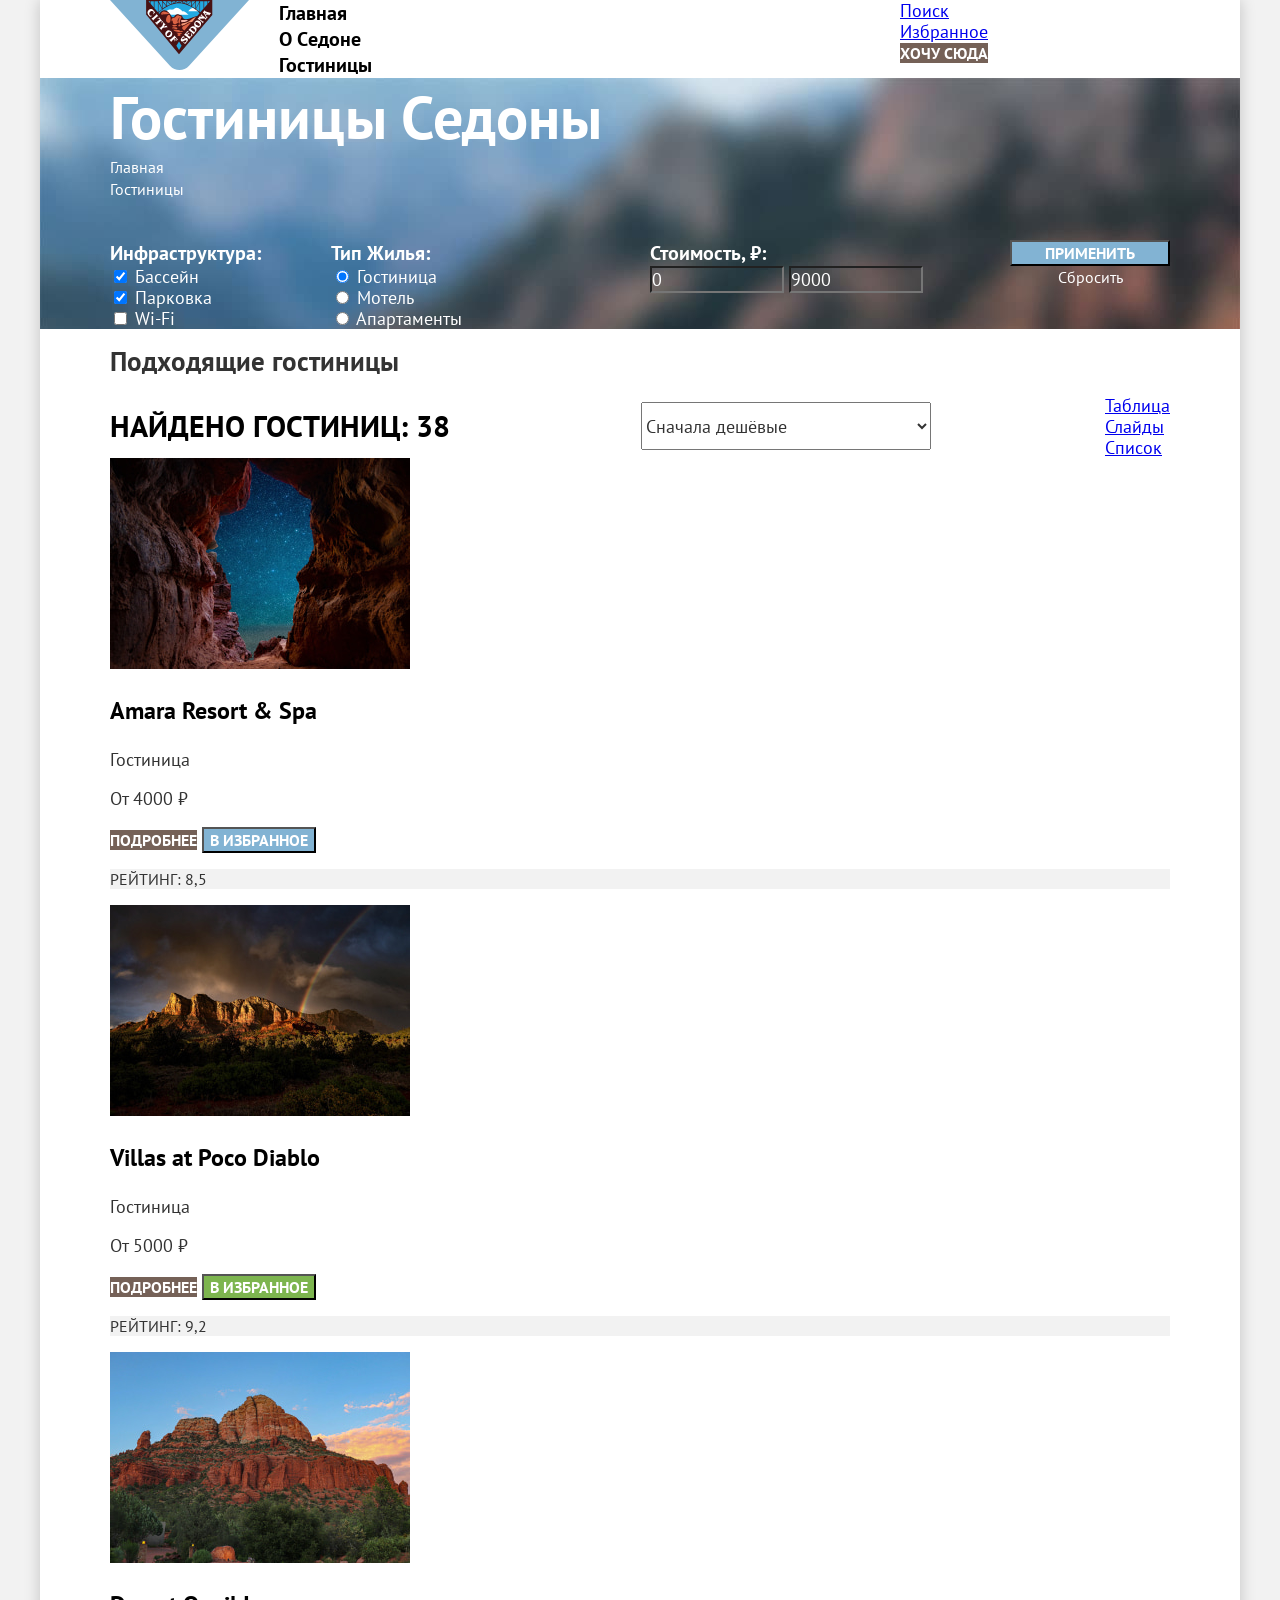
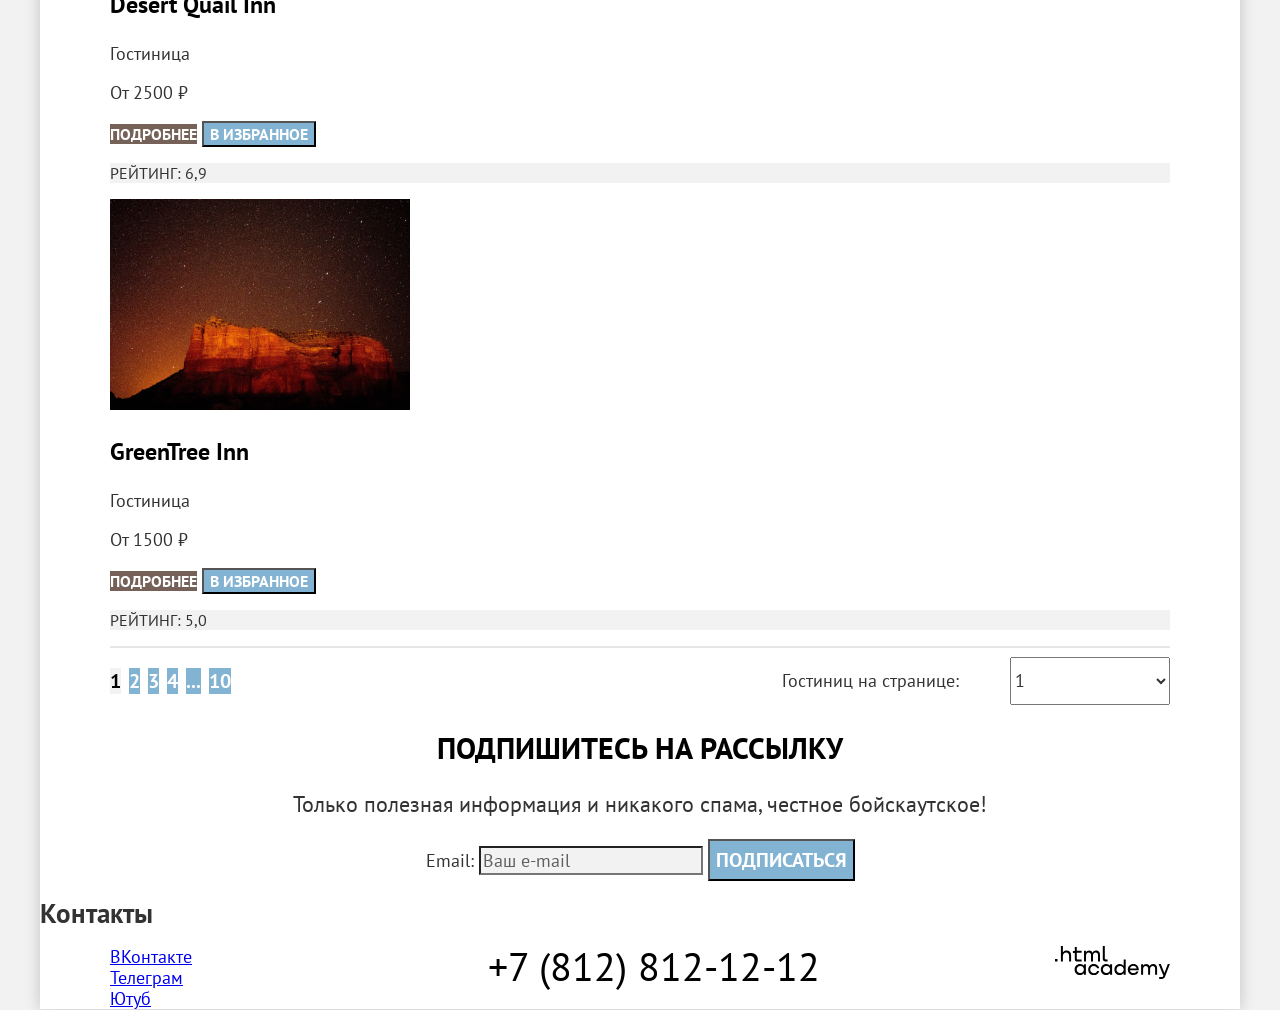
==== catalog.html @ a073f284 "Sedona" ====
<!DOCTYPE html>
<html lang="ru">

<head>
  <meta charset="utf-8">
  <title>HTML Academy: Седона</title>
  <link rel="stylesheet" href="styles/styles.css">
  <link rel="icon" href="favicon.ico">
</head>

<body>
  <div class="page-wrapper">
    <header class="page-header">
      <nav class="navigation">
        <a class="logo" href="index.html">
          <img class="logo-image" src="images/icons/logo.svg" width="139" height="70" alt="Логотип Седоны.">
        </a>
        <ul class="navigation-list">
          <li class="navigation-list-item">
            <a class="navigation-list-link" href="index.html">Главная</a>
          </li>
          <li class="navigation-list-item">
            <a class="navigation-list-link" href="#">О Cедоне</a>
          </li>
          <li class="navigation-list-item">
            <a class="navigation-list-link navigation-list-link-current">Гостиницы</a>
          </li>
        </ul>
        <ul class="navigation-user">
          <li class="navigation-user-item">
            <a class="navigation-user-link" href="#">
              <span class="visually-hidden">Поиск</span>
            </a>
          </li>
          <li class="navigation-user-item">
            <a class="navigation-user-link" href="#">
              <span class="visually-hidden">Избранное</span>
            </a>
          </li>
          <li class="navigation-user-item">
            <a class="btn" href="#">Хочу сюда</a>
          </li>
        </ul>
      </nav>
    </header>
    <main class="page-main main-container">
      <div class="page-intro">
        <div class="page-intro-container">
          <h1 class="page-title">Гостиницы Седоны</h1>
          <ul class="breadcrumbs">
            <li class="breadcrumbs-item">
              <a class="breadcrumbs-link" href="index.html">
                <span class="visually-hidden">Главная</span>
              </a>
            </li>
            <li class="breadcrumbs-item">
              <a class="breadcrumbs-link">Гостиницы</a>
            </li>
          </ul>

          <section class="filter">
            <h2 class="visually-hidden" hidden>Фильтр каталога</h2>
            <form class="catalog-filter" action="https://echo.htmlacademy.ru/" method="get">
              <div class="catalog-filter-set">
                <fieldset class="catalog-filter-group catalog-filter-group-first">
                  <legend class="catalog-filter-title">Инфраструктура:</legend>
                  <ul class="catalog-filter-list">
                    <li class="catalog-filter-item">
                      <label class="control">
                        <input class="control-input" type="checkbox" name="swimming-pool" checked>
                        Бассейн
                      </label>
                    </li>
                    <li class="catalog-filter-item">
                      <label class="control">
                        <input class="control-input" type="checkbox" name="parking" checked>
                        Парковка
                      </label>
                    </li>
                    <li class="catalog-filter-item">
                      <label class="control">
                        <input class="control-input" type="checkbox" name="wi-fi">
                        Wi-Fi
                      </label>
                    </li>
                  </ul>
                </fieldset>
                <fieldset class="catalog-filter-group">
                  <legend class="catalog-filter-title">Тип Жилья:</legend>
                  <ul class="catalog-filter-list">
                    <li class="catalog-filter-item">
                      <label class="control">
                        <input class="control-input" type="radio" name="housing" value="hotel" checked>
                        Гостиница
                      </label>
                    </li>
                    <li class="catalog-filter-item">
                      <label class="control">
                        <input class="control-input" type="radio" name="housing" value="motel">
                        Мотель
                      </label>
                    </li>
                    <li class="catalog-filter-item">
                      <label class="control">
                        <input class="control-input" type="radio" name="housing" value="apartments">
                        Апартаменты
                      </label>
                    </li>
                  </ul>
                </fieldset>
              </div>

              <div class="catalog-filter-set">
                <fieldset class="catalog-filter-group catalog-filter-group-first catalog-filter-range">
                  <legend class="catalog-filter-title">Стоимость, ₽:</legend>
                  <label class="visually-hidden" for="price-from" hidden>От:</label>
                  <input class="catalog-filter-price-number" type="number" id="price-from" name="price-from" value="0"
                    placeholder="от">
                  <label class="visually-hidden" for="price-to" hidden>До:</label>
                  <input class="catalog-filter-price-number" type="number" id="price-to" name="price-to" value="9000"
                    placeholder="до">
                </fieldset>
                <div class="catalog-filter-buttons">
                  <button class="btn btn-second" type="submit">Применить</button>
                  <button class="btn reset-btn" type="reset">Сбросить</button>
                </div>
              </div>
            </form>
          </section>
        </div>
      </div>

      <section class="filter-result">
        <h2 class="visually-hidden">Подходящие гостиницы</h2>
        <div class="catalog-sorting">
          <p class="catalog-sorting-text">Найдено гостиниц: 38</p>
          <label class="visually-hidden" for="select-control-price" hidden>Сортировка</label>
          <select class="select-control" id="select-control-price">
            <option value="cheap">Сначала дешёвые</option>
            <option value="expensive">Сначала дорогие</option>
            <option value="popular">Сначала популярные</option>
          </select>
          <ul class="sorting-display">
            <li class="sorting-display-item">
              <a class="btn-border-dark" href="#">
                <span class="visually-hidden">Таблица</span>
              </a>
            </li>
            <li class="sorting-display-item">
              <a class="btn-border-light" href="#">
                <span class="visually-hidden">Слайды</span>
              </a>
            </li>
            <li class="sorting-display-item">
              <a class="btn-border-light" href="#">
                <span class="visually-hidden">Список</span>
              </a>
            </li>
          </ul>
        </div>

        <div class="catalog-card">
          <ul class="catalog-card-list">
            <li class="catalog-card-item">
              <img class="catalog-card-image" src="images/photo/amara.jpg" width="300" height="211"
                alt="Амара Резорт & Спа">
              <h3 class="catalog-card-title">Amara Resort & Spa</h3>
              <p class="catalog-card-type">Гостиница</p>
              <p class="catalog-card-price">От 4000 ₽</p>
              <a class="btn" href="#">Подробнее</a>
              <button class="btn btn-second" type="button">В избранное</button>
              <p class="catalog-card-rating">Рейтинг: 8,5</p>
            </li>
            <li class="catalog-card-item">
              <img class="catalog-card-image" src="images/photo/villas.jpg" width="300" height="211"
                alt="Виллы в Поко Диабло">
              <h3 class="catalog-card-title">Villas at Poco Diablo</h3>
              <p class="catalog-card-type">Гостиница</p>
              <p class="catalog-card-price">От 5000 ₽</p>
              <a class="btn" href="#">Подробнее</a>
              <button class="btn btn-selected" type="button">В избранное</button>
              <p class="catalog-card-rating">Рейтинг: 9,2</p>
            </li>
            <li class="catalog-card-item">
              <img class="catalog-card-image" src="images/photo/desert.jpg" width="300" height="211"
                alt="Дезерт Куэйл Инн">
              <h3 class="catalog-card-title">Desert Quail Inn</h3>
              <p class="catalog-card-type">Гостиница</p>
              <p class="catalog-card-price">От 2500 ₽</p>
              <a class="btn" href="#">Подробнее</a>
              <button class="btn btn-second" type="button">В избранное</button>
              <p class="catalog-card-rating">Рейтинг: 6,9</p>
            </li>
            <li class="catalog-card-item">
              <img class="catalog-card-image" src="images/photo/greentree.jpg" width="300" height="211"
                alt="Гринтри Инн">
              <h3 class="catalog-card-title">GreenTree Inn</h3>
              <p class="catalog-card-type">Гостиница</p>
              <p class="catalog-card-price">От 1500 ₽</p>
              <a class="btn" href="#">Подробнее</a>
              <button class="btn btn-second" type="button">В избранное</button>
              <p class="catalog-card-rating">Рейтинг: 5,0</p>
            </li>
          </ul>
        </div>
        <hr class="catalog-divider">

        <div class="catalog-pages">
          <ul class="pagination">
            <li class="pagination-item">
              <a class="btn btn-large btn-disabled">1</a>
            </li>
            <li class="pagination-item">
              <a class="btn btn-large btn-second" href="#">2</a>
            </li>
            <li class="pagination-item">
              <a class="btn btn-large btn-second" href="#">3</a>
            </li>
            <li class="pagination-item">
              <a class="btn btn-large btn-second" href="#">4</a>
            </li>
            <li class="pagination-item">
              <a class="btn btn-large btn-second" href="#">...</a>
            </li>
            <li class="pagination-item">
              <a class="btn btn-large btn-second" href="#">10</a>
            </li>
          </ul>
          <label class="catalog-pages-number" for="select-control-pages">Гостиниц на странице:</label>
          <select class="select-control" id="select-control-pages">
            <option value="one">1</option>
            <option value="two">2</option>
            <option value="three">3</option>
            <option value="four">4</option>
            <option value="five">5</option>
            <option value="six">6</option>
          </select>
        </div>
      </section>
    </main>
    <footer class="page-footer">
      <section class="section">
        <h2 class="section-title">Подпишитесь на рассылку</h2>
        <p class="section-description">Только полезная информация и никакого спама, честное бойскаутское!</p>
        <form class="mailing" action="https://echo.htmlacademy.ru/" method="post">
          <label class="visually-hidden" for="mailing-email">Email:</label>
          <input class="mailing-field" type="email" id="mailing-email" name="mailing-email" placeholder="Ваш e-mail"
            required>
          <button class="btn btn-large btn-second mailing-btn" type="submit">Подписаться</button>
        </form>
      </section>
      <section class="contacts">
        <h2 class="visually-hidden">Контакты</h2>
        <div class="contacts-container">
          <ul class="socials">
            <li class="socials-item">
              <a class="socials-link" href="https://vk.com/htmlacademy">
                <span class="visually-hidden">ВКонтакте</span>
              </a>
            </li>
            <li class="socials-item">
              <a class="socials-link" href="https://t.me/htmlacademy">
                <span class="visually-hidden">Телеграм</span>
              </a>
            </li>
            <li class="socials-item">
              <a class="socials-link" href="https://www.youtube.com/user/htmlacademyru">
                <span class="visually-hidden">Ютуб</span>
              </a>
            </li>
          </ul>
          <a class="phone-number" href="tel:+78128121212">+7 (812) 812-12-12</a>
          <a class="htmlacademy" href="https://htmlacademy.ru">
            <img class="htmlacademy-logo" src="images/icons/html-academy.svg" width="115" height="33"
              alt="Логотип HTML Academy.">
          </a>
        </div>
      </section>
    </footer>
  </div>
</body>

</html>
---- styles/styles.css ----
@font-face {
  font-display: swap;
  font-family: "PT Sans";
  font-style: normal;
  font-weight: 400;
  src: url("../fonts/ptsans-400.woff2") format("woff2");
}

@font-face {
  font-display: swap;
  font-family: "PT Sans";
  font-style: normal;
  font-weight: 700;
  src: url("../fonts/ptsans-700.woff2") format("woff2");
}

html {
  height: 100%;
}

body {
  height: 100%;
  margin: 0;
  color: #333;
  font-family: "PT Sans", sans-serif;
  font-size: 18px;
  line-height: 21px;
  background-color: #F2F2F2;
}

img {
  max-width: 100%;
  object-fit: contain;
}

button,
input,
select {
  font-family: inherit;
  font-size: 100%;
}

/* * */

.page-wrapper {
  min-height: 100%;
  width: 1200px;
  background: #fff;
  box-shadow: 0px 0px 15px rgba(0, 0, 0, 0.2);
  margin: 0 auto;
  display: flex;
  flex-direction: column;
}

/* * Navigation (Header) */

.navigation {
  display: flex;
  width: 1060px;
  margin: 0 auto;
}

.logo {
  margin-right: 30px;
}

.navigation-list,
.navigation-user {
  list-style: none;
  margin: 0;
  padding: 0;
}

.navigation-list {
  width: 400px;
}

.navigation-user {
  width: 270px;
  margin-left: auto;
}

.navigation-list-link {
  color: #000;
  font-size: 20px;
  font-weight: 700;
  line-height: 26px;
  text-decoration: none;
}

/* * Buttons */

.btn {
  background-color: #756157;
  color: #fff;
  font-size: 16px;
  font-weight: 700;
  line-height: 20px;
  text-decoration: none;
  text-transform: uppercase;
}

.btn-large {
  font-size: 20px;
  line-height: 36px;
}

.btn-second {
  background-color: #82B3D3;
}

.btn-selected {
  background-color: #7DB54F;
}

.btn-disabled {
  background-color: #F2F2F2;
  color: #000;
}

/* * Main */

.main-container {
  flex-grow: 1;
}

/* * Welcome */

.welcome {
  background: url("../images/welcome/welcome-devider.svg") 0 100%/100% auto no-repeat,
  url("../images/background/welcome-background.jpg") 0 0/cover no-repeat, #82B3D3;
  text-align: center;
}

/* * Section */

.section {
  text-align: center;
}

.section-title {
  color: #000;
  font-size: 30px;
  font-weight: 700;
  line-height: 36px;
  text-transform: uppercase;
}

.section-description {
  font-size: 22px;
  line-height: 26px;
}

.section-decoration {
  background: #82B3D3 url("../images/background/mailing-background.jpg") 0 0/cover no-repeat;
  color: #fff;
}

.section-decoration .section-title {
  color: #fff;
}

/* * Advantages */

.advantages-list {
  display: flex;
  flex-wrap: wrap;
  margin: 0;
  padding: 0;
  list-style: none;
}

.advantages-inner {
  display: flex;
}

.advantages-content {
  width: 400px;
  height: 384px;
  display: flex;
}

.advantages-texts {
  width: 230px;
  margin: auto;
  text-align: center;
}

.advantages-content-title {
  color: #000;
  font-size: 24px;
  font-weight: 700;
  line-height: 28px;
  text-transform: uppercase;
  margin: 0;
}

.advantages-content-number {
  color: #000;
}

/* * Mailing */

.mailing-field {
  background-color: #F2F2F2;
}

.mailing-field::placeholder {
  color: #000;
  opacity: 0.6;
}

/* * Contacts */

.contacts-container {
  display: flex;
  width: 1060px;
  margin: 0 auto;
  justify-content: space-between;
}

.socials {
  list-style: none;
  margin: 0;
  padding: 0;
  width: 142px;
}

.phone-number {
  color: #000;
  font-size: 40px;
  line-height: 40px;
  text-decoration: none;
}

/* * Page intro (filter) */

.page-intro {
  background: #82B3D3 url("../images/background/page-intro-background.jpg") 0 0/cover no-repeat;
  color: #fff;
}

.page-intro-container {
  width: 1060px;
  margin: 0 auto;
}

.page-title {
  font-size: 60px;
  font-weight: 700;
  line-height: 78px;
  margin: 0;
  padding: 0;
}

.breadcrumbs {
  list-style: none;
  margin: 0 0 40px 0;
  padding: 0;
}

.breadcrumbs-link {
  color: #fff;
  font-size: 16px;
  text-decoration: none;
}

.catalog-filter {
  display: flex;
  justify-content: space-between;
}

.catalog-filter-set {
  display: flex;
}

.catalog-filter-group {
  border: none;
  margin: 0;
  padding: 0;
}

.catalog-filter-group-first {
  margin-right: 70px;
}

.catalog-filter-range{
  width: 290px;
}

.catalog-filter-list {
  list-style: none;
  margin: 0;
  padding: 0;
}

.catalog-filter-title {
  font-size: 20px;
  font-weight: 700;
  line-height: 26px;
  padding: 0;
}

.catalog-filter-price-number {
  background-color: transparent;
  color: inherit;
  width: 130px;
  margin: 0;
  padding: 0;
}

.catalog-filter-price-number::placeholder {
  color: #fff;
  opacity: 0.3;
  text-align: right;
}

.reset-btn {
  background-color: transparent;
  border: none;
  font-weight: 400;
  text-transform: capitalize;
}

.catalog-filter-buttons {
  width: 160px;
  display: flex;
  flex-direction: column;
}

/* * Filter result */

.filter-result {
  width: 1060px;
  margin: 0 auto;
}

.catalog-sorting {
  display: flex;
  align-items: center;
}

.catalog-sorting-text {
  color: #000;
  font-size: 30px;
  font-weight: 700;
  line-height: 36px;
  text-transform: uppercase;
  margin: 0 191px 0 0;
}

.catalog-sorting .select-control {
  width: 290px;
}


.sorting-display {
  list-style: none;
  margin: 0;
  margin-left: auto;
  padding: 0;
}

/* * Cards */

.catalog-card-list {
  list-style: none;
  margin: 0;
  padding: 0;
}

.catalog-card-title {
  color: #000;
  font-size: 24px;
  font-weight: 700;
  line-height: 28px;
}

.catalog-card-rating {
  background-color: #F2F2F2;
  font-size: 16px;
  line-height: 20px;
  text-transform: uppercase;
}

.catalog-divider {
  border: 1px solid #E6E6E6;
}

/* * Pagination */

.catalog-pages {
  display: flex;
  align-items: center;
}

.pagination {
  list-style: none;
  margin: 0;
  padding: 0;
  display: flex;
}
.pagination-item:not(:last-child) {
  margin-right: 8px;
}

/* * Select control */

.catalog-pages-number {
  margin: 0 51px 0 auto;
}

.catalog-pages .select-control {
  width: 160px;
}

.select-control {
  color: inherit;
  height: 48px;
}

/* * Utility colors */

.background-blue {
  background-color: #82B3D3;
}

.background-blue-012 {
  background: rgba(131, 179, 211, 0.12);
}

.background-blue-02 {
  background: rgba(131, 179, 211, 0.2);
}

.text-white {
  color: #fff;
}
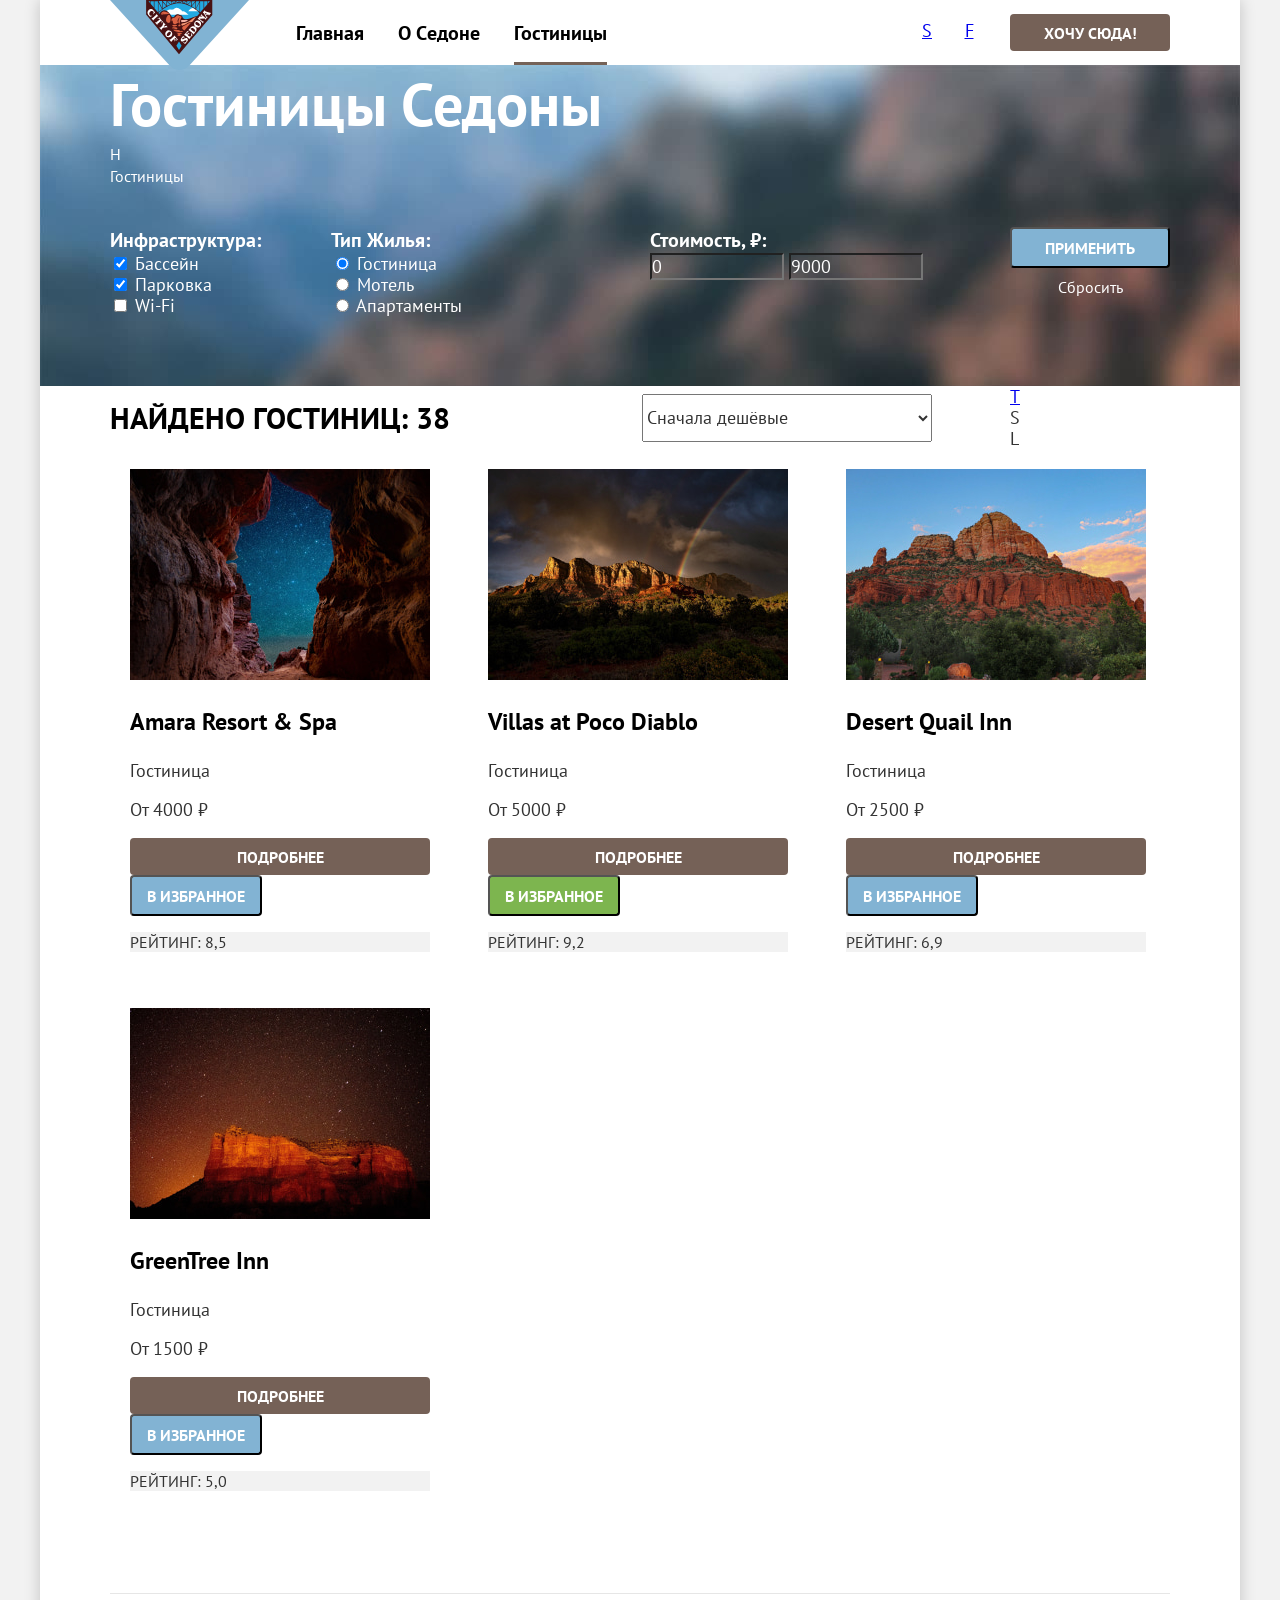
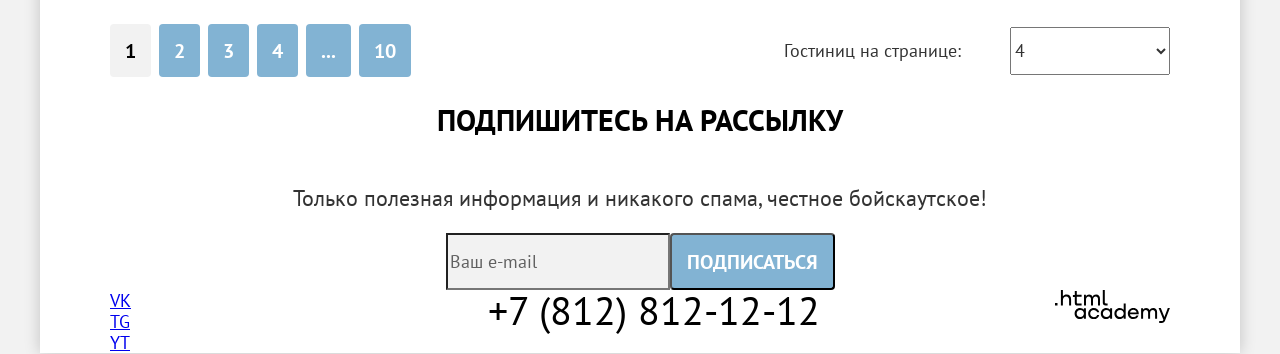
==== commit c188a76c: "new" ====
--- a/catalog.html
+++ b/catalog.html
@@ -1,165 +1,164 @@
 <!DOCTYPE html>
 <html lang="ru">
 
-<head>
-  <meta charset="utf-8">
-  <title>HTML Academy: Седона</title>
-  <link rel="stylesheet" href="styles/styles.css">
-  <link rel="icon" href="favicon.ico">
-</head>
-
-<body>
-  <div class="page-wrapper">
-    <header class="page-header">
-      <nav class="navigation">
-        <a class="logo" href="index.html">
-          <img class="logo-image" src="images/icons/logo.svg" width="139" height="70" alt="Логотип Седоны.">
-        </a>
-        <ul class="navigation-list">
-          <li class="navigation-list-item">
-            <a class="navigation-list-link" href="index.html">Главная</a>
-          </li>
-          <li class="navigation-list-item">
-            <a class="navigation-list-link" href="#">О Cедоне</a>
-          </li>
-          <li class="navigation-list-item">
-            <a class="navigation-list-link navigation-list-link-current">Гостиницы</a>
-          </li>
-        </ul>
-        <ul class="navigation-user">
-          <li class="navigation-user-item">
-            <a class="navigation-user-link" href="#">
-              <span class="visually-hidden">Поиск</span>
-            </a>
-          </li>
-          <li class="navigation-user-item">
-            <a class="navigation-user-link" href="#">
-              <span class="visually-hidden">Избранное</span>
-            </a>
-          </li>
-          <li class="navigation-user-item">
-            <a class="btn" href="#">Хочу сюда</a>
-          </li>
-        </ul>
-      </nav>
-    </header>
-    <main class="page-main main-container">
-      <div class="page-intro">
-        <div class="page-intro-container">
-          <h1 class="page-title">Гостиницы Седоны</h1>
-          <ul class="breadcrumbs">
-            <li class="breadcrumbs-item">
-              <a class="breadcrumbs-link" href="index.html">
-                <span class="visually-hidden">Главная</span>
+  <head>
+    <meta charset="utf-8">
+    <title>HTML Academy: Седона</title>
+    <link rel="stylesheet" href="styles/styles.css">
+    <link rel="icon" href="favicon.ico">
+  </head>
+
+  <body>
+    <div class="page-wrapper">
+      <header class="page-header">
+        <nav class="navigation inner-container">
+          <a class="logo" href="index.html">
+            <img class="logo-image" src="images/icons/logo.svg" width="139" height="70" alt="Логотип Седоны.">
+          </a>
+          <ul class="navigation-list">
+            <li class="navigation-list-item">
+              <a class="navigation-list-link" href="index.html">Главная</a>
+            </li>
+            <li class="navigation-list-item">
+              <a class="navigation-list-link" href="#">О Cедоне</a>
+            </li>
+            <li class="navigation-list-item">
+              <a class="navigation-list-link navigation-list-link-current">Гостиницы</a>
+            </li>
+          </ul>
+          <ul class="navigation-user">
+            <li class="navigation-user-item">
+              <a class="navigation-user-link" href="#">S
+                <span class="visually-hidden">Поиск</span>
               </a>
             </li>
-            <li class="breadcrumbs-item">
-              <a class="breadcrumbs-link">Гостиницы</a>
+            <li class="navigation-user-item">
+              <a class="navigation-user-link" href="#">F
+                <span class="visually-hidden">Избранное</span>
+              </a>
+            </li>
+            <li class="navigation-user-item navigation-user-item-btn">
+              <a class="btn btn-user" href="#">Хочу сюда!</a>
             </li>
           </ul>
-
-          <section class="filter">
-            <h2 class="visually-hidden" hidden>Фильтр каталога</h2>
-            <form class="catalog-filter" action="https://echo.htmlacademy.ru/" method="get">
-              <div class="catalog-filter-set">
-                <fieldset class="catalog-filter-group catalog-filter-group-first">
-                  <legend class="catalog-filter-title">Инфраструктура:</legend>
-                  <ul class="catalog-filter-list">
-                    <li class="catalog-filter-item">
-                      <label class="control">
-                        <input class="control-input" type="checkbox" name="swimming-pool" checked>
-                        Бассейн
-                      </label>
-                    </li>
-                    <li class="catalog-filter-item">
-                      <label class="control">
-                        <input class="control-input" type="checkbox" name="parking" checked>
-                        Парковка
-                      </label>
-                    </li>
-                    <li class="catalog-filter-item">
-                      <label class="control">
-                        <input class="control-input" type="checkbox" name="wi-fi">
-                        Wi-Fi
-                      </label>
-                    </li>
-                  </ul>
-                </fieldset>
-                <fieldset class="catalog-filter-group">
-                  <legend class="catalog-filter-title">Тип Жилья:</legend>
-                  <ul class="catalog-filter-list">
-                    <li class="catalog-filter-item">
-                      <label class="control">
-                        <input class="control-input" type="radio" name="housing" value="hotel" checked>
-                        Гостиница
-                      </label>
-                    </li>
-                    <li class="catalog-filter-item">
-                      <label class="control">
-                        <input class="control-input" type="radio" name="housing" value="motel">
-                        Мотель
-                      </label>
-                    </li>
-                    <li class="catalog-filter-item">
-                      <label class="control">
-                        <input class="control-input" type="radio" name="housing" value="apartments">
-                        Апартаменты
-                      </label>
-                    </li>
-                  </ul>
-                </fieldset>
-              </div>
-
-              <div class="catalog-filter-set">
-                <fieldset class="catalog-filter-group catalog-filter-group-first catalog-filter-range">
-                  <legend class="catalog-filter-title">Стоимость, ₽:</legend>
-                  <label class="visually-hidden" for="price-from" hidden>От:</label>
-                  <input class="catalog-filter-price-number" type="number" id="price-from" name="price-from" value="0"
-                    placeholder="от">
-                  <label class="visually-hidden" for="price-to" hidden>До:</label>
-                  <input class="catalog-filter-price-number" type="number" id="price-to" name="price-to" value="9000"
-                    placeholder="до">
-                </fieldset>
-                <div class="catalog-filter-buttons">
-                  <button class="btn btn-second" type="submit">Применить</button>
-                  <button class="btn reset-btn" type="reset">Сбросить</button>
+        </nav>
+      </header>
+      <main class="page-main main-container">
+        <div class="page-intro">
+          <div class="inner-container">
+            <h1 class="page-title">Гостиницы Седоны</h1>
+            <ul class="breadcrumbs">
+              <li class="breadcrumbs-item">
+                <a class="breadcrumbs-link" href="index.html">H
+                  <span class="visually-hidden">Главная</span>
+                </a>
+              </li>
+              <li class="breadcrumbs-item">
+                <a class="breadcrumbs-link">Гостиницы</a>
+              </li>
+            </ul>
+
+            <section class="filter">
+              <h2 class="visually-hidden">Фильтр каталога</h2>
+              <form class="catalog-filter" action="https://echo.htmlacademy.ru/" method="get">
+                <div class="catalog-filter-set">
+                  <fieldset class="catalog-filter-group catalog-filter-group-first">
+                    <legend class="catalog-filter-title">Инфраструктура:</legend>
+                    <ul class="catalog-filter-list">
+                      <li class="catalog-filter-item">
+                        <label class="control">
+                          <input class="control-input" type="checkbox" name="swimming-pool" checked>
+                          Бассейн
+                        </label>
+                      </li>
+                      <li class="catalog-filter-item">
+                        <label class="control">
+                          <input class="control-input" type="checkbox" name="parking" checked>
+                          Парковка
+                        </label>
+                      </li>
+                      <li class="catalog-filter-item">
+                        <label class="control">
+                          <input class="control-input" type="checkbox" name="wi-fi">
+                          Wi-Fi
+                        </label>
+                      </li>
+                    </ul>
+                  </fieldset>
+                  <fieldset class="catalog-filter-group">
+                    <legend class="catalog-filter-title">Тип Жилья:</legend>
+                    <ul class="catalog-filter-list">
+                      <li class="catalog-filter-item">
+                        <label class="control">
+                          <input class="control-input" type="radio" name="housing" value="hotel" checked>
+                          Гостиница
+                        </label>
+                      </li>
+                      <li class="catalog-filter-item">
+                        <label class="control">
+                          <input class="control-input" type="radio" name="housing" value="motel">
+                          Мотель
+                        </label>
+                      </li>
+                      <li class="catalog-filter-item">
+                        <label class="control">
+                          <input class="control-input" type="radio" name="housing" value="apartments">
+                          Апартаменты
+                        </label>
+                      </li>
+                    </ul>
+                  </fieldset>
                 </div>
-              </div>
-            </form>
-          </section>
+
+                <div class="catalog-filter-set">
+                  <fieldset class="catalog-filter-group catalog-filter-group-first catalog-filter-range">
+                    <legend class="catalog-filter-title">Стоимость, ₽:</legend>
+                    <label class="visually-hidden" for="price-from">От:</label>
+                    <input class="catalog-filter-price-number" type="number" id="price-from" name="price-from" value="0"
+                      placeholder="от">
+                    <label class="visually-hidden" for="price-to">До:</label>
+                    <input class="catalog-filter-price-number" type="number" id="price-to" name="price-to" value="9000"
+                      placeholder="до">
+                  </fieldset>
+                  <div class="catalog-filter-buttons">
+                    <button class="btn btn-second" type="submit">Применить</button>
+                    <button class="btn reset-btn" type="reset">Сбросить</button>
+                  </div>
+                </div>
+              </form>
+            </section>
+          </div>
         </div>
-      </div>
-
-      <section class="filter-result">
-        <h2 class="visually-hidden">Подходящие гостиницы</h2>
-        <div class="catalog-sorting">
-          <p class="catalog-sorting-text">Найдено гостиниц: 38</p>
-          <label class="visually-hidden" for="select-control-price" hidden>Сортировка</label>
-          <select class="select-control" id="select-control-price">
-            <option value="cheap">Сначала дешёвые</option>
-            <option value="expensive">Сначала дорогие</option>
-            <option value="popular">Сначала популярные</option>
-          </select>
-          <ul class="sorting-display">
-            <li class="sorting-display-item">
-              <a class="btn-border-dark" href="#">
-                <span class="visually-hidden">Таблица</span>
-              </a>
-            </li>
-            <li class="sorting-display-item">
-              <a class="btn-border-light" href="#">
-                <span class="visually-hidden">Слайды</span>
-              </a>
-            </li>
-            <li class="sorting-display-item">
-              <a class="btn-border-light" href="#">
-                <span class="visually-hidden">Список</span>
-              </a>
-            </li>
-          </ul>
-        </div>
-
-        <div class="catalog-card">
+
+        <section class="inner-container">
+          <h2 class="visually-hidden">Подходящие гостиницы</h2>
+          <div class="catalog-sorting">
+            <p class="catalog-sorting-text">Найдено гостиниц: 38</p>
+            <label class="visually-hidden" for="select-control-price">Сортировка</label>
+            <select class="select-control" id="select-control-price">
+              <option value="cheap">Сначала дешёвые</option>
+              <option value="expensive">Сначала дорогие</option>
+              <option value="popular">Сначала популярные</option>
+            </select>
+            <ul class="sorting-display">
+              <li class="sorting-display-item">
+                <a class="btn-border-dark" href="#">T
+                  <span class="visually-hidden">Таблица</span>
+                </a>
+              </li>
+              <li class="sorting-display-item">S
+                <a class="btn-border-light" href="#">
+                  <span class="visually-hidden">Слайды</span>
+                </a>
+              </li>
+              <li class="sorting-display-item">L
+                <a class="btn-border-light" href="#">
+                  <span class="visually-hidden">Список</span>
+                </a>
+              </li>
+            </ul>
+          </div>
+
           <ul class="catalog-card-list">
             <li class="catalog-card-item">
               <img class="catalog-card-image" src="images/photo/amara.jpg" width="300" height="211"
@@ -202,82 +201,82 @@
               <p class="catalog-card-rating">Рейтинг: 5,0</p>
             </li>
           </ul>
-        </div>
-        <hr class="catalog-divider">
-
-        <div class="catalog-pages">
-          <ul class="pagination">
-            <li class="pagination-item">
-              <a class="btn btn-large btn-disabled">1</a>
-            </li>
-            <li class="pagination-item">
-              <a class="btn btn-large btn-second" href="#">2</a>
-            </li>
-            <li class="pagination-item">
-              <a class="btn btn-large btn-second" href="#">3</a>
-            </li>
-            <li class="pagination-item">
-              <a class="btn btn-large btn-second" href="#">4</a>
-            </li>
-            <li class="pagination-item">
-              <a class="btn btn-large btn-second" href="#">...</a>
-            </li>
-            <li class="pagination-item">
-              <a class="btn btn-large btn-second" href="#">10</a>
-            </li>
-          </ul>
-          <label class="catalog-pages-number" for="select-control-pages">Гостиниц на странице:</label>
-          <select class="select-control" id="select-control-pages">
-            <option value="one">1</option>
-            <option value="two">2</option>
-            <option value="three">3</option>
-            <option value="four">4</option>
-            <option value="five">5</option>
-            <option value="six">6</option>
-          </select>
-        </div>
-      </section>
-    </main>
-    <footer class="page-footer">
-      <section class="section">
-        <h2 class="section-title">Подпишитесь на рассылку</h2>
-        <p class="section-description">Только полезная информация и никакого спама, честное бойскаутское!</p>
-        <form class="mailing" action="https://echo.htmlacademy.ru/" method="post">
-          <label class="visually-hidden" for="mailing-email">Email:</label>
-          <input class="mailing-field" type="email" id="mailing-email" name="mailing-email" placeholder="Ваш e-mail"
-            required>
-          <button class="btn btn-large btn-second mailing-btn" type="submit">Подписаться</button>
-        </form>
-      </section>
-      <section class="contacts">
-        <h2 class="visually-hidden">Контакты</h2>
-        <div class="contacts-container">
-          <ul class="socials">
-            <li class="socials-item">
-              <a class="socials-link" href="https://vk.com/htmlacademy">
-                <span class="visually-hidden">ВКонтакте</span>
-              </a>
-            </li>
-            <li class="socials-item">
-              <a class="socials-link" href="https://t.me/htmlacademy">
-                <span class="visually-hidden">Телеграм</span>
-              </a>
-            </li>
-            <li class="socials-item">
-              <a class="socials-link" href="https://www.youtube.com/user/htmlacademyru">
-                <span class="visually-hidden">Ютуб</span>
-              </a>
-            </li>
-          </ul>
-          <a class="phone-number" href="tel:+78128121212">+7 (812) 812-12-12</a>
-          <a class="htmlacademy" href="https://htmlacademy.ru">
-            <img class="htmlacademy-logo" src="images/icons/html-academy.svg" width="115" height="33"
-              alt="Логотип HTML Academy.">
-          </a>
-        </div>
-      </section>
-    </footer>
-  </div>
-</body>
+
+          <div class="catalog-pages">
+            <ul class="pagination">
+              <li class="pagination-item">
+                <a class="btn btn-large btn-disabled">1</a>
+              </li>
+              <li class="pagination-item">
+                <a class="btn btn-large btn-second" href="#">2</a>
+              </li>
+              <li class="pagination-item">
+                <a class="btn btn-large btn-second" href="#">3</a>
+              </li>
+              <li class="pagination-item">
+                <a class="btn btn-large btn-second" href="#">4</a>
+              </li>
+              <li class="pagination-item">
+                <a class="btn btn-large btn-second" href="#">...</a>
+              </li>
+              <li class="pagination-item">
+                <a class="btn btn-large btn-second" href="#">10</a>
+              </li>
+            </ul>
+            <div class="catalog-pages-group">
+              <label class="catalog-pages-number" for="select-control-pages">Гостиниц на странице:</label>
+              <select class="select-control" id="select-control-pages">
+                <option value="one">1</option>
+                <option value="two">2</option>
+                <option value="three">3</option>
+                <option value="four" selected>4</option>
+                <option value="five">5</option>
+                <option value="six">6</option>
+              </select>
+            </div>
+          </div>
+        </section>
+      </main>
+      <footer class="page-footer">
+        <section class="section">
+          <h2 class="section-title">Подпишитесь на рассылку</h2>
+          <p class="section-description">Только полезная информация и никакого спама, честное бойскаутское!</p>
+          <form class="mailing" action="https://echo.htmlacademy.ru/" method="post">
+            <label class="visually-hidden" for="mailing-email">Email:</label>
+            <input class="mailing-field" type="email" id="mailing-email" name="mailing-email" placeholder="Ваш e-mail"
+              required>
+            <button class="btn btn-large btn-second mailing-btn" type="submit">Подписаться</button>
+          </form>
+        </section>
+        <section class="contacts">
+          <h2 class="visually-hidden">Контакты</h2>
+          <div class="contacts-container inner-container">
+            <ul class="socials">
+              <li class="socials-item">
+                <a class="socials-link" href="https://vk.com/htmlacademy">VK
+                  <span class="visually-hidden">ВКонтакте</span>
+                </a>
+              </li>
+              <li class="socials-item">
+                <a class="socials-link" href="https://t.me/htmlacademy">TG
+                  <span class="visually-hidden">Телеграм</span>
+                </a>
+              </li>
+              <li class="socials-item">
+                <a class="socials-link" href="https://www.youtube.com/user/htmlacademyru">YT
+                  <span class="visually-hidden">Ютуб</span>
+                </a>
+              </li>
+            </ul>
+            <a class="phone-number" href="tel:+78128121212">+7 (812) 812-12-12</a>
+            <a class="htmlacademy" href="https://htmlacademy.ru">
+              <img class="htmlacademy-logo" src="images/icons/html-academy.svg" width="115" height="33"
+                alt="Логотип HTML Academy.">
+            </a>
+          </div>
+        </section>
+      </footer>
+    </div>
+  </body>
 
 </html>
--- a/styles/styles.css
+++ b/styles/styles.css
@@ -40,57 +40,24 @@
   font-size: 100%;
 }
 
-/* * */
-
-.page-wrapper {
-  min-height: 100%;
-  width: 1200px;
-  background: #fff;
-  box-shadow: 0px 0px 15px rgba(0, 0, 0, 0.2);
-  margin: 0 auto;
-  display: flex;
-  flex-direction: column;
-}
-
-/* * Navigation (Header) */
-
-.navigation {
-  display: flex;
-  width: 1060px;
-  margin: 0 auto;
-}
-
-.logo {
-  margin-right: 30px;
-}
-
-.navigation-list,
-.navigation-user {
-  list-style: none;
-  margin: 0;
-  padding: 0;
-}
-
-.navigation-list {
-  width: 400px;
-}
-
-.navigation-user {
-  width: 270px;
-  margin-left: auto;
-}
-
-.navigation-list-link {
-  color: #000;
-  font-size: 20px;
-  font-weight: 700;
-  line-height: 26px;
-  text-decoration: none;
+.visually-hidden {
+  position: absolute;
+  width: 1px;
+  height: 1px;
+  margin: -1px;
+  border: 0;
+  padding: 0;
+  white-space: nowrap;
+  clip-path: inset(100%);
+  clip: rect(0 0 0 0);
+  overflow: hidden;
 }
 
 /* * Buttons */
 
 .btn {
+  display: block;
+  text-align: center;
   background-color: #756157;
   color: #fff;
   font-size: 16px;
@@ -98,6 +65,8 @@
   line-height: 20px;
   text-decoration: none;
   text-transform: uppercase;
+  padding: 9px 15px 8px;
+  border-radius: 4px;
 }
 
 .btn-large {
@@ -118,6 +87,94 @@
   color: #000;
 }
 
+/* * */
+
+.page-wrapper {
+  min-height: 100%;
+  max-width: 1200px;
+  background: #fff;
+  box-shadow: 0 0 15px rgba(0, 0, 0, 0.2);
+  margin: 0 auto;
+  display: flex;
+  flex-direction: column;
+}
+
+.inner-container {
+  max-width: 1060px;
+  margin: 0 auto;
+}
+
+/* * Navigation (Header) */
+
+.navigation {
+  display: flex;
+}
+
+.logo {
+  margin-right: 30px;
+  height: 65px;
+  z-index: 1;
+}
+
+.navigation-list,
+.navigation-user {
+  list-style: none;
+  margin: 0;
+  padding: 0;
+  display: flex;
+  flex-wrap: wrap;
+  align-items: flex-start;
+}
+
+.navigation-list {
+  flex: 1 1 400px;
+}
+
+.navigation-list-link {
+  display: block;
+  color: #000;
+  font-size: 20px;
+  font-weight: 700;
+  line-height: 26px;
+  text-decoration: none;
+  height: 100%;
+  padding: 20px 0 19px 0;
+  margin: 0 17px;
+  min-width: 42px;
+  text-align: center;
+}
+
+.navigation-list-link-current {
+  padding-bottom: 16px;
+  border-bottom: 3px solid #756257;
+}
+
+.navigation-user {
+  width: 400px;
+  margin-left: auto;
+  justify-content: flex-end;
+}
+
+.navigation-user-link {
+  box-sizing: border-box;
+  display: block;
+  text-align: center;
+  padding: 20px 10px 19px;
+  min-width: 42px;
+  min-height: 65px;
+}
+
+.navigation-user-item-btn {
+  display: flex;
+  align-items: center;
+  min-height: 65px;
+}
+
+.btn-user {
+  min-width: 130px;
+  margin-left: 20px;
+}
+
 /* * Main */
 
 .main-container {
@@ -128,7 +185,7 @@
 
 .welcome {
   background: url("../images/welcome/welcome-devider.svg") 0 100%/100% auto no-repeat,
-  url("../images/background/welcome-background.jpg") 0 0/cover no-repeat, #82B3D3;
+    url("../images/background/welcome-background.jpg") 0 0/cover no-repeat, #82B3D3;
   text-align: center;
 }
 
@@ -136,6 +193,9 @@
 
 .section {
   text-align: center;
+  display: flex;
+  flex-direction: column;
+  align-items: center;
 }
 
 .section-title {
@@ -174,16 +234,34 @@
   display: flex;
 }
 
+.advantages-item:not(.advantages-item-wide) {
+  width: calc(100% / 3);
+}
+
+.advantages-item-wide {
+  width: 100%;
+}
+
+.advantages-inner .advantages-content {
+  width: calc(100% / 3);
+}
+
+.advantages-image {
+  flex-grow: 1;
+  overflow: hidden;
+  object-fit: cover;
+}
+
 .advantages-content {
-  width: 400px;
   height: 384px;
   display: flex;
 }
 
-.advantages-texts {
-  width: 230px;
+.advantages-content-container {
+  max-width: 230px;
   margin: auto;
   text-align: center;
+  padding: 15px;
 }
 
 .advantages-content-title {
@@ -201,6 +279,10 @@
 
 /* * Mailing */
 
+.mailing {
+  display: flex;
+}
+
 .mailing-field {
   background-color: #F2F2F2;
 }
@@ -214,8 +296,6 @@
 
 .contacts-container {
   display: flex;
-  width: 1060px;
-  margin: 0 auto;
   justify-content: space-between;
 }
 
@@ -240,11 +320,6 @@
   color: #fff;
 }
 
-.page-intro-container {
-  width: 1060px;
-  margin: 0 auto;
-}
-
 .page-title {
   font-size: 60px;
   font-weight: 700;
@@ -268,10 +343,13 @@
 .catalog-filter {
   display: flex;
   justify-content: space-between;
+  flex-wrap: wrap;
+  column-gap: 50px;
 }
 
 .catalog-filter-set {
   display: flex;
+  margin-bottom: 70px;
 }
 
 .catalog-filter-group {
@@ -284,7 +362,7 @@
   margin-right: 70px;
 }
 
-.catalog-filter-range{
+.catalog-filter-range {
   width: 290px;
 }
 
@@ -330,11 +408,6 @@
 
 /* * Filter result */
 
-.filter-result {
-  width: 1060px;
-  margin: 0 auto;
-}
-
 .catalog-sorting {
   display: flex;
   align-items: center;
@@ -346,19 +419,21 @@
   font-weight: 700;
   line-height: 36px;
   text-transform: uppercase;
-  margin: 0 191px 0 0;
+  margin: 0;
+  margin-right: 30px;
 }
 
 .catalog-sorting .select-control {
   width: 290px;
+  margin: 0 78px 0 auto
 }
 
 
 .sorting-display {
   list-style: none;
   margin: 0;
-  margin-left: auto;
-  padding: 0;
+  padding: 0;
+  min-width: 160px;
 }
 
 /* * Cards */
@@ -367,6 +442,22 @@
   list-style: none;
   margin: 0;
   padding: 0;
+  display: flex;
+  flex-wrap: wrap;
+  padding-bottom: 66px;
+  border-bottom: 1px solid #E6E6E6;
+  margin-bottom: 30px;
+}
+
+.catalog-card-item {
+  box-sizing: border-box;
+  padding: 20px;
+  margin-right: 18px;
+  width: 340px;
+}
+
+.catalog-card-item:nth-child(3n) {
+  margin-right: 0;
 }
 
 .catalog-card-title {
@@ -399,26 +490,32 @@
   margin: 0;
   padding: 0;
   display: flex;
-}
+  margin-right: 30px;
+}
+
 .pagination-item:not(:last-child) {
   margin-right: 8px;
 }
 
+.catalog-pages-group {
+  width: 386px;
+  display: flex;
+  justify-content: space-between;
+  align-items: center;
+  margin-left: auto;
+}
+
 /* * Select control */
-
-.catalog-pages-number {
-  margin: 0 51px 0 auto;
-}
-
-.catalog-pages .select-control {
-  width: 160px;
-}
 
 .select-control {
   color: inherit;
   height: 48px;
 }
 
+.catalog-pages .select-control {
+  width: 160px;
+}
+
 /* * Utility colors */
 
 .background-blue {
